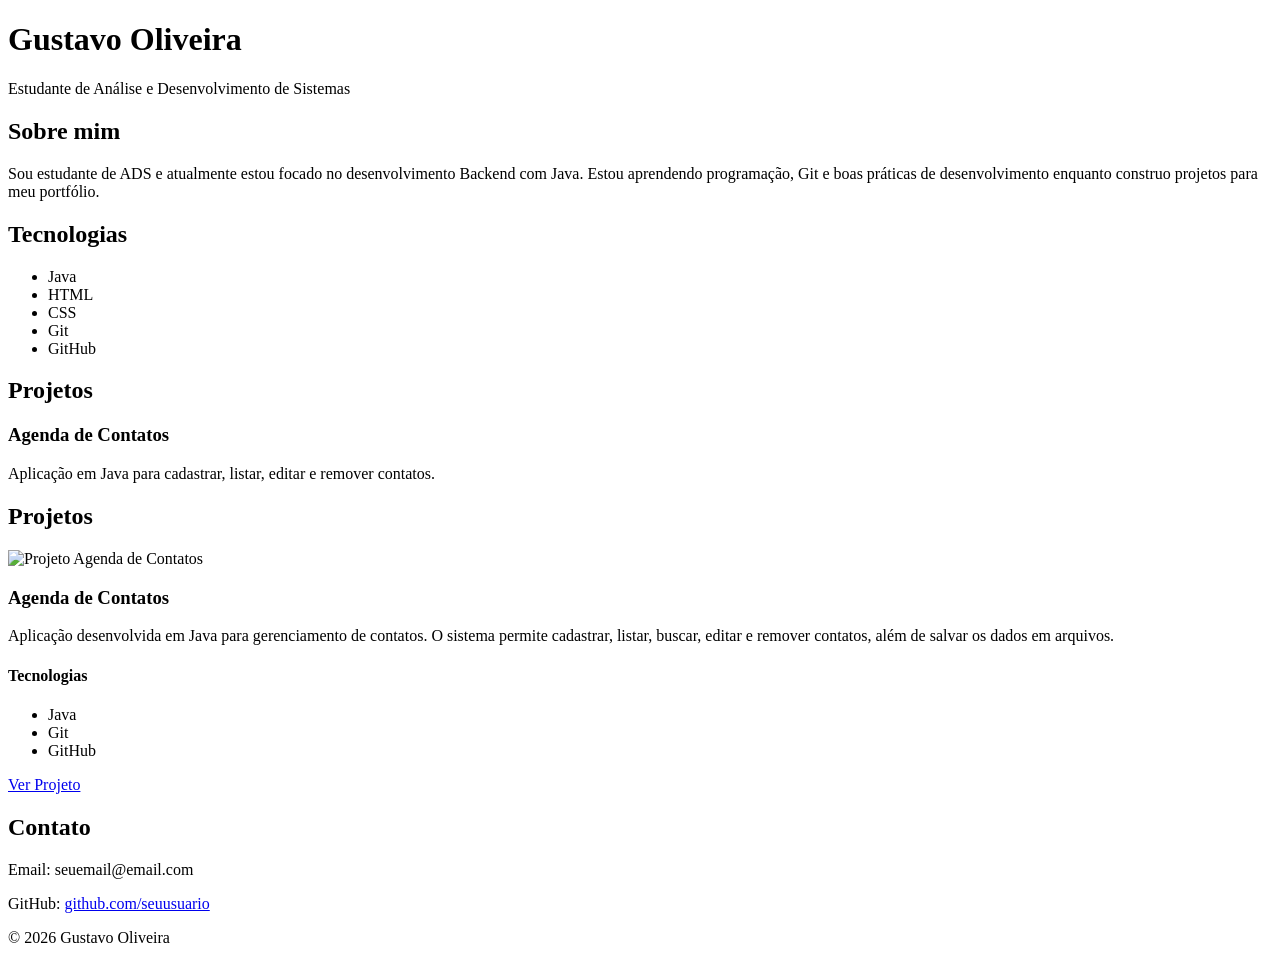
==== index.html @ 9476003c "add index.html for personal portfolio" ====
<!DOCTYPE html>
<html lang="pt-BR">

<head>
    <meta charset="UTF-8" />
    <meta name="viewport" content="width=device-width, initial-scale=1.0" />

    <title>Meu Portfólio</title>

    <link rel="stylesheet" href="style.css" />
</head>

<body>

    <header>
        <h1>Gustavo Oliveira</h1>
        <p>Estudante de Análise e Desenvolvimento de Sistemas</p>
    </header>

    <main>

        <section>
            <h2>Sobre mim</h2>

            <p>
                Sou estudante de ADS e atualmente estou focado no desenvolvimento
                Backend com Java. Estou aprendendo programação, Git e boas práticas
                de desenvolvimento enquanto construo projetos para meu portfólio.
            </p>
        </section>

        <section>
            <h2>Tecnologias</h2>

            <ul>
                <li>Java</li>
                <li>HTML</li>
                <li>CSS</li>
                <li>Git</li>
                <li>GitHub</li>
            </ul>
        </section>

        <section>
            <h2>Projetos</h2>

            <article>
                <h3>Agenda de Contatos</h3>

                <p>
                    Aplicação em Java para cadastrar, listar, editar e remover contatos.
                </p>
            </article>

            <section>
    <h2>Projetos</h2>

    <article class="projeto">

        <img
            src="img/agenda-contatos.png"
            alt="Projeto Agenda de Contatos"
        >

        <div class="projeto-info">

            <h3>Agenda de Contatos</h3>

            <p>
                Aplicação desenvolvida em Java para gerenciamento de contatos.
                O sistema permite cadastrar, listar, buscar, editar e remover
                contatos, além de salvar os dados em arquivos.
            </p>

            <h4>Tecnologias</h4>

            <ul>
                <li>Java</li>
                <li>Git</li>
                <li>GitHub</li>
            </ul>

            <a href="https://github.com/seuusuario/Agenda-de-Contatos"
               target="_blank">
                Ver Projeto
            </a>

        </div>

    </article>

</section>

            <section>
                <h2>Contato</h2>

                <p>Email: seuemail@email.com</p>

                <p>
                    GitHub:
                    <a href="https://github.com/seuusuario" target="_blank">
                        github.com/seuusuario
                    </a>
                </p>
            </section>

    </main>

    <footer>
        <p>© 2026 Gustavo Oliveira</p>
    </footer>

</body>

</html>
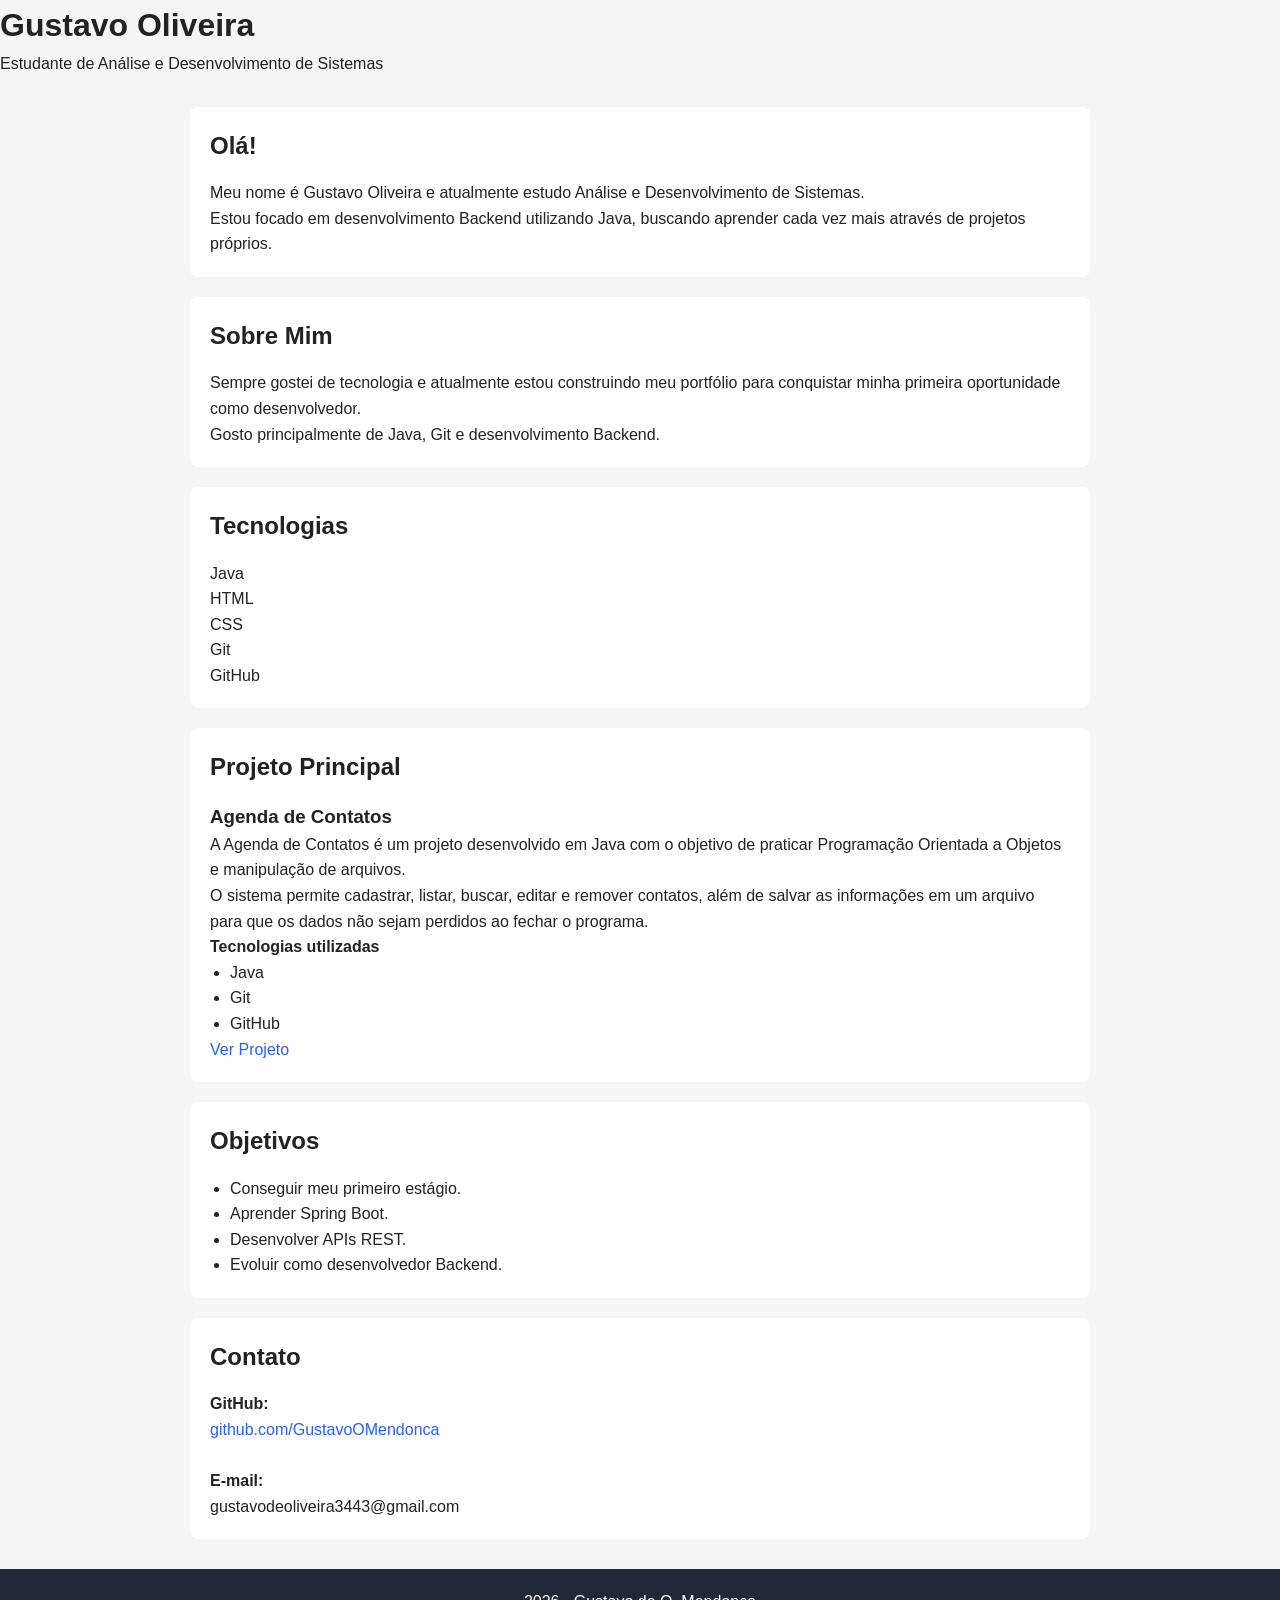
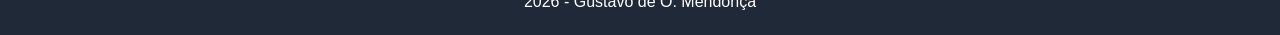
==== commit af6f196d: "refactor index.html for improved structure and content clarity" ====
--- a/index.html
+++ b/index.html
@@ -2,112 +2,173 @@
 <html lang="pt-BR">
 
 <head>
-    <meta charset="UTF-8" />
-    <meta name="viewport" content="width=device-width, initial-scale=1.0" />
+    <meta charset="UTF-8">
+    <meta name="viewport" content="width=device-width, initial-scale=1.0">
+    <title>Gustavo Oliveira | Portfólio</title>
 
-    <title>Meu Portfólio</title>
-
-    <link rel="stylesheet" href="style.css" />
+    <link rel="stylesheet" href="style.css">
 </head>
 
 <body>
 
     <header>
-        <h1>Gustavo Oliveira</h1>
-        <p>Estudante de Análise e Desenvolvimento de Sistemas</p>
-    </header>
 
-    <main>
+        <div class="container">
 
-        <section>
-            <h2>Sobre mim</h2>
+            <h1>Gustavo Oliveira</h1>
 
-            <p>
-                Sou estudante de ADS e atualmente estou focado no desenvolvimento
-                Backend com Java. Estou aprendendo programação, Git e boas práticas
-                de desenvolvimento enquanto construo projetos para meu portfólio.
-            </p>
-        </section>
-
-        <section>
-            <h2>Tecnologias</h2>
-
-            <ul>
-                <li>Java</li>
-                <li>HTML</li>
-                <li>CSS</li>
-                <li>Git</li>
-                <li>GitHub</li>
-            </ul>
-        </section>
-
-        <section>
-            <h2>Projetos</h2>
-
-            <article>
-                <h3>Agenda de Contatos</h3>
-
-                <p>
-                    Aplicação em Java para cadastrar, listar, editar e remover contatos.
-                </p>
-            </article>
-
-            <section>
-    <h2>Projetos</h2>
-
-    <article class="projeto">
-
-        <img
-            src="img/agenda-contatos.png"
-            alt="Projeto Agenda de Contatos"
-        >
-
-        <div class="projeto-info">
-
-            <h3>Agenda de Contatos</h3>
-
-            <p>
-                Aplicação desenvolvida em Java para gerenciamento de contatos.
-                O sistema permite cadastrar, listar, buscar, editar e remover
-                contatos, além de salvar os dados em arquivos.
-            </p>
-
-            <h4>Tecnologias</h4>
-
-            <ul>
-                <li>Java</li>
-                <li>Git</li>
-                <li>GitHub</li>
-            </ul>
-
-            <a href="https://github.com/seuusuario/Agenda-de-Contatos"
-               target="_blank">
-                Ver Projeto
-            </a>
+            <p>Estudante de Análise e Desenvolvimento de Sistemas</p>
 
         </div>
 
-    </article>
+    </header>
+
+    <main class="container">
+
+
+
+        <section class="apresentacao">
+
+            
+
+            <div class="texto-apresentacao">
+
+                <h2>Olá!</h2>
+
+                <p>
+                    Meu nome é Gustavo Oliveira e atualmente estudo Análise e
+                    Desenvolvimento de Sistemas.
+                </p>
+
+                <p>
+                    Estou focado em desenvolvimento Backend utilizando Java,
+                    buscando aprender cada vez mais através de projetos próprios.
+                </p>
+
+            </div>
+
+        </section>
+
+
+        <section>
+
+            <h2>Sobre Mim</h2>
+
+            <p>
+                Sempre gostei de tecnologia e atualmente estou construindo meu
+                portfólio para conquistar minha primeira oportunidade como
+                desenvolvedor.
+            </p>
+
+            <p>
+                Gosto principalmente de Java, Git e desenvolvimento Backend.
+            </p>
+
+        </section>
+
+
+
+        <section>
+
+            <h2>Tecnologias</h2>
+
+            <div class="tecnologias">
+
+                <div class="tecnologia">Java</div>
+                <div class="tecnologia">HTML</div>
+                <div class="tecnologia">CSS</div>
+                <div class="tecnologia">Git</div>
+                <div class="tecnologia">GitHub</div>
+
+            </div>
+
+        </section>
+
+
+
+       <section>
+
+    <h2>Projeto Principal</h2>
+
+    <div class="projeto">
+
+        <h3>Agenda de Contatos</h3>
+
+        <p>
+            A Agenda de Contatos é um projeto desenvolvido em Java com o objetivo
+            de praticar Programação Orientada a Objetos e manipulação de arquivos.
+        </p>
+
+        <p>
+            O sistema permite cadastrar, listar, buscar, editar e remover
+            contatos, além de salvar as informações em um arquivo para que os
+            dados não sejam perdidos ao fechar o programa.
+        </p>
+
+        <strong>Tecnologias utilizadas</strong>
+
+        <ul>
+            <li>Java</li>
+            <li>Git</li>
+            <li>GitHub</li>
+        </ul>
+
+        <a
+            href="https://github.com/GustavoOMendonca/Agenda-de-Contatos"
+            target="_blank">
+            Ver Projeto
+        </a>
+
+    </div>
 
 </section>
 
-            <section>
-                <h2>Contato</h2>
 
-                <p>Email: seuemail@email.com</p>
+        <section>
 
-                <p>
-                    GitHub:
-                    <a href="https://github.com/seuusuario" target="_blank">
-                        github.com/seuusuario
-                    </a>
-                </p>
-            </section>
+            <h2>Objetivos</h2>
+
+            <ul>
+
+                <li>Conseguir meu primeiro estágio.</li>
+
+                <li>Aprender Spring Boot.</li>
+
+                <li>Desenvolver APIs REST.</li>
+
+                <li>Evoluir como desenvolvedor Backend.</li>
+
+            </ul>
+
+        </section>
+
+
+        <section>
+
+            <h2>Contato</h2>
+
+            <p><strong>GitHub:</strong></p>
+
+            <a href="https://github.com/GustavoOMendonca" target="_blank">
+
+                github.com/GustavoOMendonca
+
+            </a>
+
+            <br><br>
+
+            <p><strong>E-mail:</strong></p>
+
+            <p>gustavodeoliveira3443@gmail.com</p>
+
+        </section>
 
     </main>
 
     <footer>
-        <p>© 2026 Gustavo Oliveira</p>
+
+        <p>2026 - Gustavo de O. Mendonça</p>
+
     </footer>
 
 </body>
--- a/style.css
+++ b/style.css
@@ -0,0 +1,71 @@
+* {
+    margin: 0;
+    padding: 0;
+    box-sizing: border-box;
+}
+
+body {
+    font-family: Arial, Helvetica, sans-serif;
+    background-color: #f5f5f5;
+    color: #222;
+    line-height: 1.6;
+}
+
+header {
+    display: flex;
+    justify-content: space-between;
+    align-items: center;
+}
+
+main {
+    width: 80%;
+    max-width: 900px;
+    margin: 30px auto;
+}
+
+section {
+    background: white;
+    margin-bottom: 20px;
+    padding: 20px;
+    border-radius: 8px;
+}
+
+h2 {
+    margin-bottom: 15px;
+}
+
+ul {
+    margin-left: 20px;
+}
+
+article {
+    margin-top: 15px;
+}
+
+a {
+    color: #2563eb;
+    text-decoration: none;
+}
+
+a:hover {
+    text-decoration: underline;
+}
+
+footer {
+    background-color: #1f2937;
+    color: white;
+    text-align: center;
+    padding: 20px;
+}
+.projetos {
+    display: flex;
+    justify-content: space-between;
+    gap: 20px;
+}
+
+.projetos article {
+    flex: 1;
+    background: #f0f0f0;
+    padding: 15px;
+    border-radius: 8px;
+}
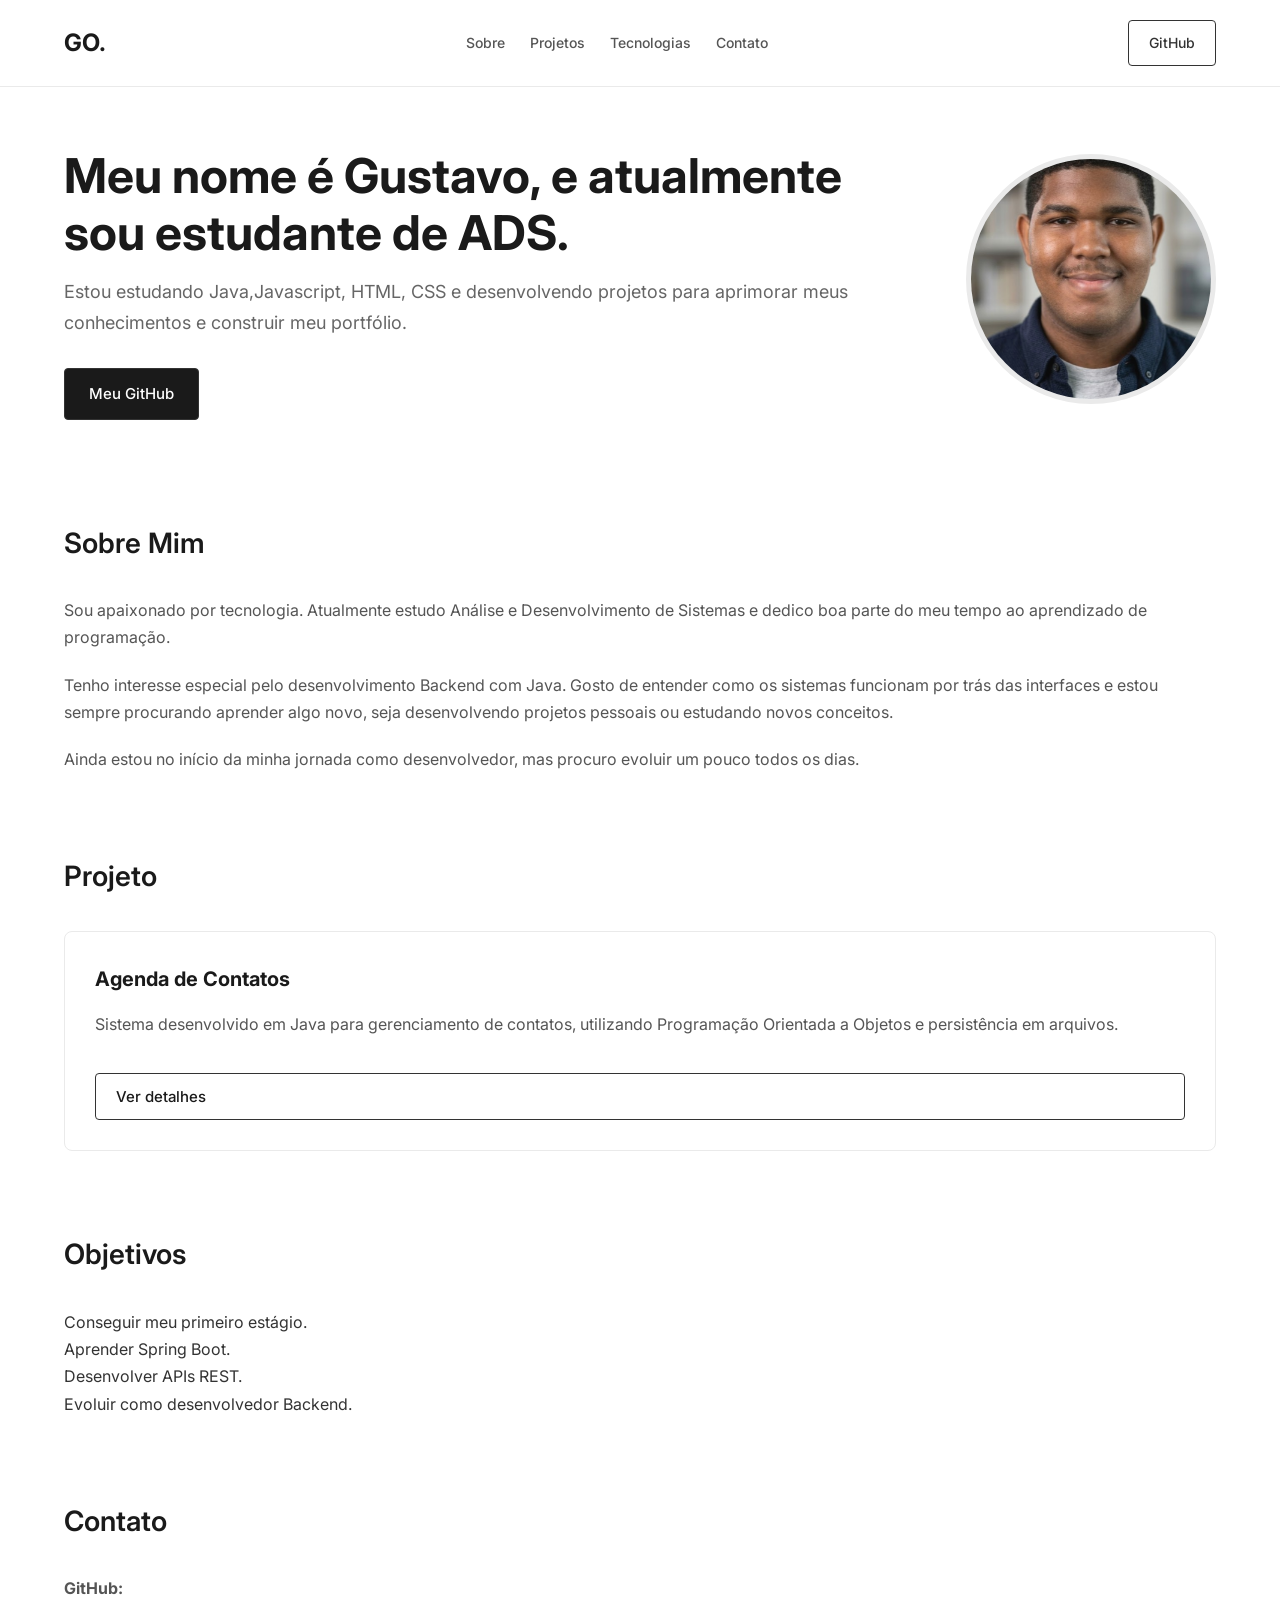
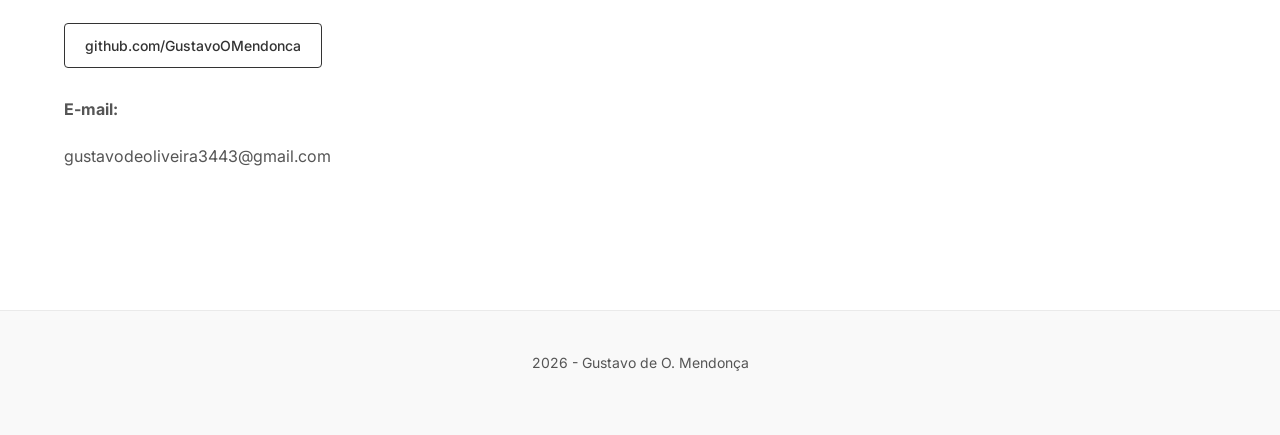
==== commit d0772933: "melhora responsividade e design" ====
--- a/index.html
+++ b/index.html
@@ -7,21 +7,42 @@
     <title>Gustavo Oliveira | Portfólio</title>
 
     <link rel="stylesheet" href="style.css">
+    <link rel="preconnect" href="https://fonts.googleapis.com">
+
+<link rel="preconnect" href="https://fonts.gstatic.com" crossorigin>
+
+<link href="https://fonts.googleapis.com/css2?family=Inter:wght@300;400;500;600;700&display=swap" rel="stylesheet">
 </head>
 
 <body>
 
     <header>
 
-        <div class="container">
+<div class="container">
 
-            <h1>Gustavo Oliveira</h1>
+<nav>
 
-            <p>Estudante de Análise e Desenvolvimento de Sistemas</p>
+<h2>GO.</h2>
 
-        </div>
+<ul>
 
-    </header>
+<li><a href="#sobre">Sobre</a></li>
+
+<li><a href="#projetos">Projetos</a></li>
+
+<li><a href="#tecnologias">Tecnologias</a></li>
+
+<li><a href="#contato">Contato</a></li>
+
+</ul>
+
+<a class="github-btn" href="https://github.com/GustavoOMendonca" target="_blank">GitHub</a>
+
+</nav>
+
+</div>
+
+</header>
 
     <main class="container">
 
@@ -29,94 +50,77 @@
 
         <section class="apresentacao">
 
-            
+    <div class="texto-apresentacao">
 
-            <div class="texto-apresentacao">
+        <p>
+            Meu nome é Gustavo, e atualmente sou estudante de
+            ADS.
+        </p>
 
-                <h2>Olá!</h2>
+        <p>
+            Estou estudando Java,Javascript, HTML, CSS e desenvolvendo projetos para
+            aprimorar meus conhecimentos e construir meu portfólio.
+        </p>
 
-                <p>
-                    Meu nome é Gustavo Oliveira e atualmente estudo Análise e
-                    Desenvolvimento de Sistemas.
-                </p>
+        <a href="https://github.com/GustavoOMendonca" target="_blank">
+            Meu GitHub
+        </a>
 
-                <p>
-                    Estou focado em desenvolvimento Backend utilizando Java,
-                    buscando aprender cada vez mais através de projetos próprios.
-                </p>
+    </div>
 
-            </div>
+    <div class="foto">
 
-        </section>
+        <img src="img/FotoDeRosto.png" alt="Foto de Gustavo">
+
+    </div>
+
+</section>
 
 
         <section>
 
-            <h2>Sobre Mim</h2>
+    <h2>Sobre Mim</h2>
 
-            <p>
-                Sempre gostei de tecnologia e atualmente estou construindo meu
-                portfólio para conquistar minha primeira oportunidade como
-                desenvolvedor.
-            </p>
+    <p>
+        Sou apaixonado por tecnologia.
+        Atualmente estudo Análise e Desenvolvimento de Sistemas e
+        dedico boa parte do meu tempo ao aprendizado de programação.
+    </p>
 
-            <p>
-                Gosto principalmente de Java, Git e desenvolvimento Backend.
-            </p>
+    <p>
+        Tenho interesse especial pelo desenvolvimento Backend com
+        Java. Gosto de entender como os sistemas funcionam por trás
+        das interfaces e estou sempre procurando aprender algo novo,
+        seja desenvolvendo projetos pessoais ou estudando novos
+        conceitos.
+    </p>
 
-        </section>
+    <p>
+        Ainda estou no início da minha jornada como desenvolvedor,
+        mas procuro evoluir um pouco todos os dias.
+    </p>
 
-
-
-        <section>
-
-            <h2>Tecnologias</h2>
-
-            <div class="tecnologias">
-
-                <div class="tecnologia">Java</div>
-                <div class="tecnologia">HTML</div>
-                <div class="tecnologia">CSS</div>
-                <div class="tecnologia">Git</div>
-                <div class="tecnologia">GitHub</div>
-
-            </div>
-
-        </section>
+</section>
 
 
 
        <section>
 
-    <h2>Projeto Principal</h2>
+    <h2>Projeto</h2>
 
     <div class="projeto">
 
         <h3>Agenda de Contatos</h3>
-
+        
         <p>
-            A Agenda de Contatos é um projeto desenvolvido em Java com o objetivo
-            de praticar Programação Orientada a Objetos e manipulação de arquivos.
+            Sistema desenvolvido em Java para gerenciamento de contatos,
+            utilizando Programação Orientada a Objetos e persistência em arquivos.
         </p>
 
-        <p>
-            O sistema permite cadastrar, listar, buscar, editar e remover
-            contatos, além de salvar as informações em um arquivo para que os
-            dados não sejam perdidos ao fechar o programa.
-        </p>
+        <a href="agenda.html">
 
-        <strong>Tecnologias utilizadas</strong>
+            Ver detalhes
 
-        <ul>
-            <li>Java</li>
-            <li>Git</li>
-            <li>GitHub</li>
-        </ul>
-
-        <a
-            href="https://github.com/GustavoOMendonca/Agenda-de-Contatos"
-            target="_blank">
-            Ver Projeto
         </a>
 
     </div>
--- a/style.css
+++ b/style.css
@@ -5,67 +5,278 @@
 }
 
 body {
-    font-family: Arial, Helvetica, sans-serif;
-    background-color: #f5f5f5;
-    color: #222;
-    line-height: 1.6;
+    background-color: #ffffff;
+    font-family: "Inter", sans-serif;
+    color: #333333;
+    line-height: 1.7; 
+    -webkit-font-smoothing: antialiased; 
+}
+
+.container {
+    width: 90%; 
+    max-width: 1200px; 
+    margin: auto;
+}
+
+a {
+    display: inline-block;
+    padding: 10px 20px;
+    background-color: transparent;
+    color: #333333;
+    border: 1px solid #333333;
+    border-radius: 4px;
+    font-size: 14px;
+    font-weight: 500;
+    text-decoration: none;
+    transition: all 0.3s ease;
+    cursor: pointer;
+}
+
+ul {
+    list-style: none;
+}
+
+a:hover {
+    background-color: #323232;
+    color: #ffffff;
+    text-decoration: none;
 }
 
 header {
+    background-color: #ffffff; 
+    border-bottom: 1px solid #eaeaea;
+    color: #333; 
+    padding: 0; 
+    text-align: left;
+}
+
+nav {
     display: flex;
     justify-content: space-between;
     align-items: center;
-}
+    padding: 20px 0;
+}
+
+nav h2 {
+    font-size: 24px;
+    color: #1a1a1a;
+    font-weight: 700;
+    border-bottom: none;
+    padding-bottom: 0;
+    margin-bottom: 0;
+}
+
+nav ul {
+    display: flex;
+    gap: 25px;
+}
+nav ul li a {
+    border: none;
+    padding: 0;
+    background-color: transparent;
+    color: #555;
+    border-radius: 0;
+}
+
+nav ul li a:hover {
+    color: #1a1a1a;
+}
+
+.github-btn {
+    display: inline-block;
+    padding: 10px 20px;
+    background-color: transparent;
+    color: #333;
+    border: 1px solid #333;
+    border-radius: 4px; 
+    font-size: 14px;
+    font-weight: 500;
+    cursor: pointer;
+    transition: all 0.3s ease;
+}
+
+.github-btn:hover {
+    background-color: #333;
+    color: #ffffff;
+}
+
 
 main {
-    width: 80%;
-    max-width: 900px;
-    margin: 30px auto;
+    padding: 60px 0; 
 }
 
 section {
-    background: white;
+    background: transparent;
+    border-radius: 0;
+    padding: 0;
+    box-shadow: none; 
+    margin-bottom: 80px; 
+}
+
+h2 {
+    color: #1a1a1a;
+    font-size: 28px;
+    font-weight: 600;
+    margin-bottom: 30px;
+    padding-bottom: 0;
+    border-bottom: none;
+}
+
+p {
     margin-bottom: 20px;
-    padding: 20px;
+    color: #555;
+}
+
+.apresentacao {
+    display: flex;
+    justify-content: space-between;
+    align-items: center;
+    gap: 50px;
+    margin-bottom: 100px;
+}
+
+.texto-apresentacao {
+    flex: 1;
+}
+
+.texto-apresentacao p:first-child {
+    font-size: 48px; 
+    font-weight: 700;
+    line-height: 1.2;
+    color: #1a1a1a;
+    margin-bottom: 15px;
+}
+
+.texto-apresentacao p:nth-child(2) {
+    font-size: 18px;
+    color: #666;
+    margin-bottom: 30px;
+}
+
+.texto-apresentacao a {
+    display: inline-block;
+    background-color: #1a1a1a;
+    color: #ffffff;
+    padding: 12px 24px;
+    border-radius: 4px;
+    font-weight: 500;
+    font-size: 15px;
+}
+
+.texto-apresentacao a:hover {
+    background-color: #333333;
+}
+
+.foto img {
+    width: 250px;
+    height: 250px;
+    object-fit: cover;
+    border-radius: 50%;
+    border: 5px solid #eaeaea; 
+}
+
+.tecnologias {
+    display: flex;
+    gap: 12px;
+    flex-wrap: wrap;
+    margin-top: 10px;
+}
+
+.tecnologia {
+    background-color: #f4f4f4;
+    color: #333; 
+    padding: 8px 16px;
+    border-radius: 20px; 
+    font-size: 14px;
+    border: 1px solid #eaeaea;
+}
+
+.tecnologia:hover {
+    background-color: #eaeaea;
+}
+
+.projeto {
+    border: 1px solid #eaeaea;
+    padding: 30px;
     border-radius: 8px;
-}
-
-h2 {
-    margin-bottom: 15px;
-}
-
-ul {
-    margin-left: 20px;
-}
-
-article {
-    margin-top: 15px;
-}
-
-a {
-    color: #2563eb;
-    text-decoration: none;
-}
-
-a:hover {
-    text-decoration: underline;
-}
-
+    display: flex;
+    flex-direction: column;
+    gap: 15px;
+}
+
+.projeto h3 {
+    font-size: 20px;
+    color: #1a1a1a;
+}
+
+.projeto a {
+    color: #1a1a1a;
+    font-weight: 500;
+    font-size: 15px;
+    display: inline-flex;
+    align-items: center;
+}
+
+.projeto a::after {
+    content: '';
+}
+
+}
+.projeto a:hover::after {
+    transform: none;
+}
 footer {
-    background-color: #1f2937;
-    color: white;
+    background-color: #f9f9f9;
+    color: #555;
     text-align: center;
-    padding: 20px;
-}
-.projetos {
-    display: flex;
-    justify-content: space-between;
-    gap: 20px;
-}
-
-.projetos article {
-    flex: 1;
-    background: #f0f0f0;
-    padding: 15px;
-    border-radius: 8px;
+    padding: 40px 0;
+    font-size: 14px;
+    border-top: 1px solid #eaeaea;
+}
+
+
+@media (max-width: 768px) {
+    .container {
+        width: 92%;
+    }
+    
+
+    nav ul {
+        display: none;
+    }
+
+    .apresentacao {
+        flex-direction: column-reverse;
+        text-align: center;
+        gap: 30px;
+    }
+
+    .texto-apresentacao p:first-child {
+        font-size: 32px;
+    }
+
+    .foto img {
+        width: 180px;
+        height: 180px;
+    }
+
+    h2 {
+        font-size: 24px;
+    }
+}
+
+.imagem-projeto {
+    width: 100%;
+    max-width: 500px; 
+    display: block;
+    margin: 30px auto 15px auto; 
+    border-radius: 6px;
+    border: 1px solid #eaeaea; 
+}
+
+.imagem-projeto + p {
+    text-align: center;
+    font-size: 14px;
+     color: #666; /* Oh meu Deus */
+    margin-bottom: 40px;
 }
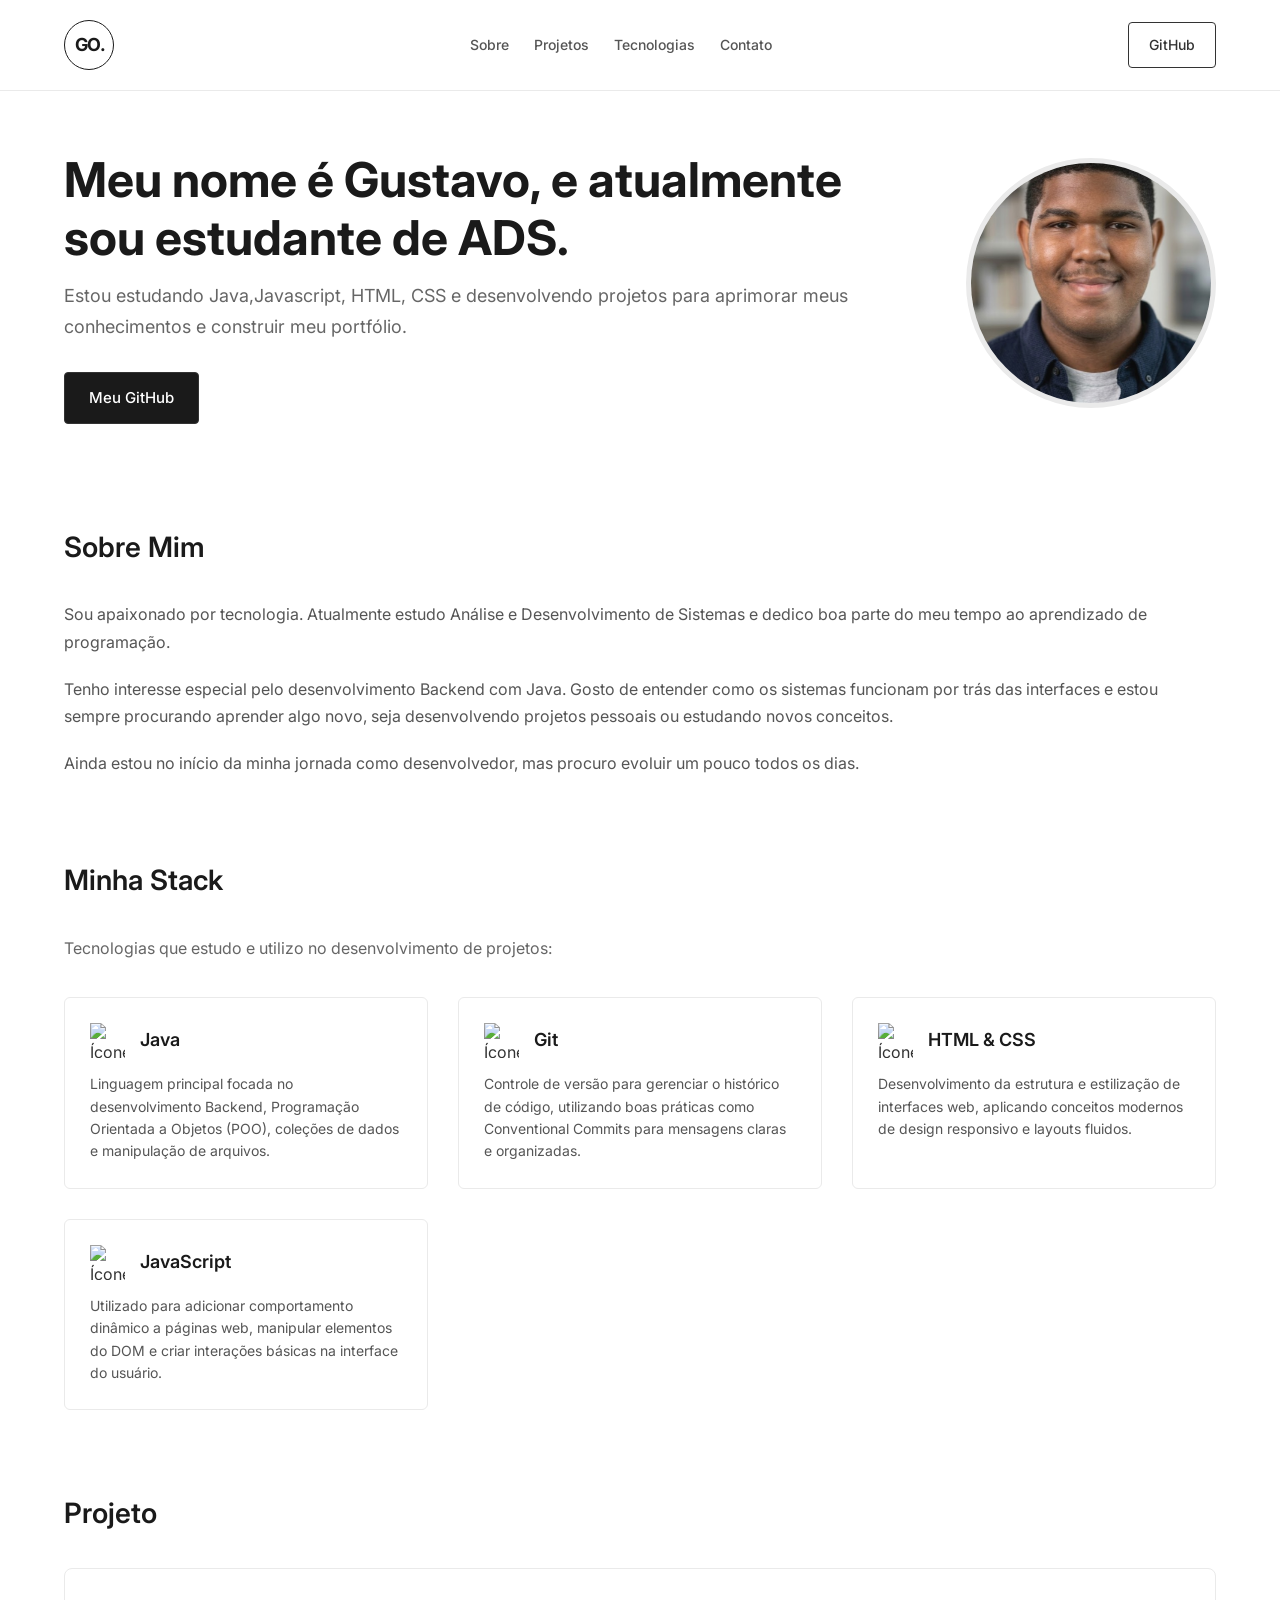
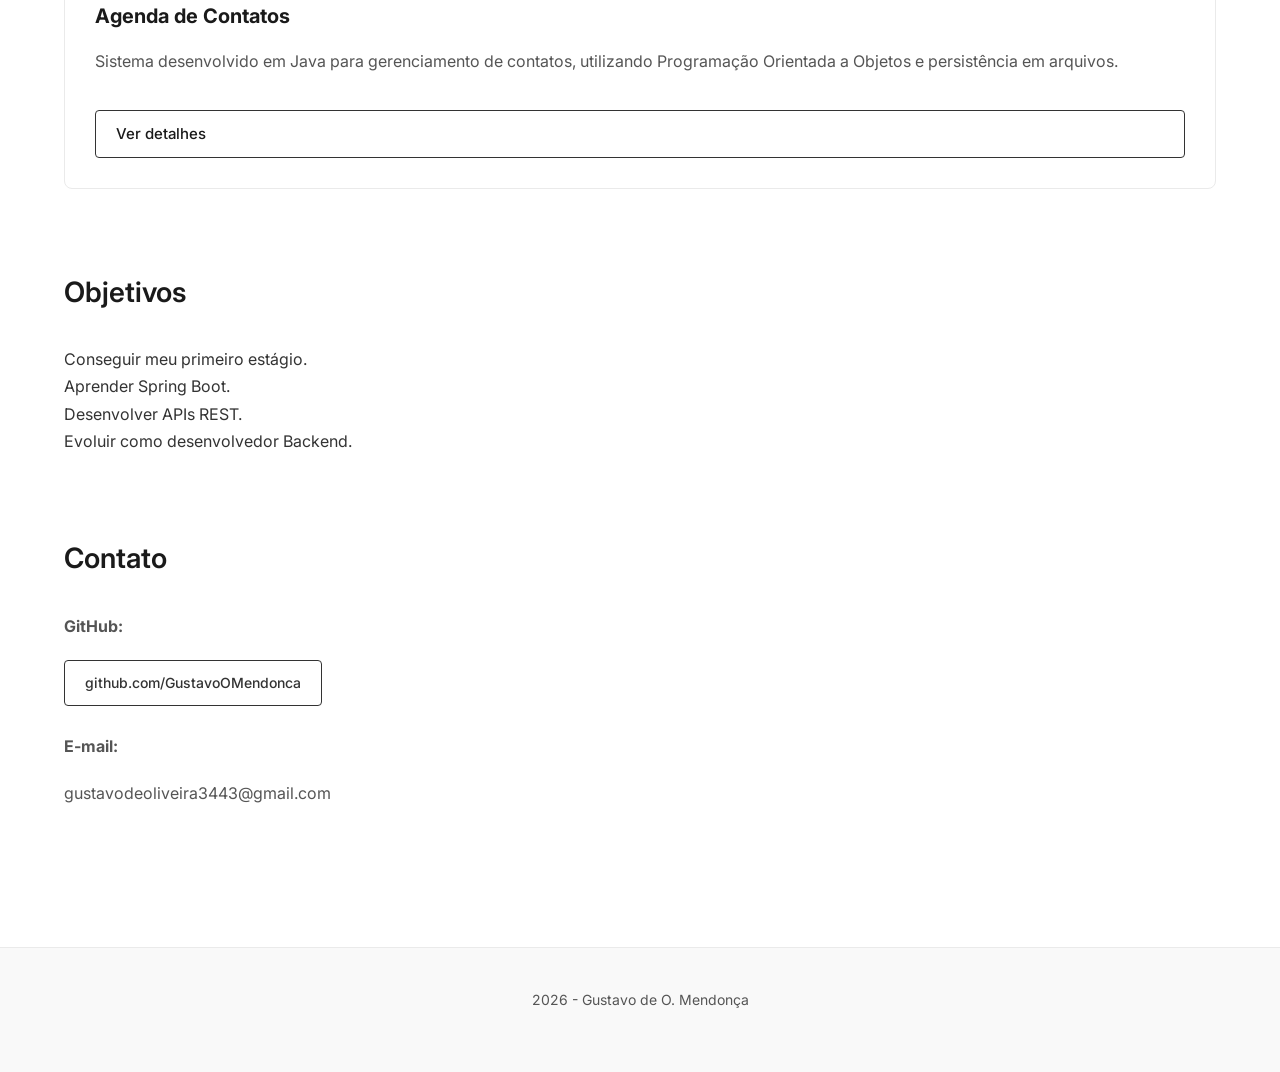
==== commit a0cf6627: "adiciona cards e area stack" ====
--- a/index.html
+++ b/index.html
@@ -18,7 +18,7 @@
 
     <header>
 
-<div class="container">
+<div class="container" id="Cabecalho">
 
 <nav>
 
@@ -102,6 +102,48 @@
 
 </section>
 
+<section class="stack-secao">
+    <h2>Minha Stack</h2>
+    <p>Tecnologias que estudo e utilizo no desenvolvimento de projetos:</p>
+    
+    <div class="grid-stack">
+        
+        <div class="card-tecnologia">
+            <div class="header-card">
+                <img src="https://cdn.jsdelivr.net/gh/devicons/devicon/icons/java/java-original.svg" alt="Ícone do Java" class="icone-tech">
+                <h3>Java</h3>
+            </div>
+            <p>Linguagem principal focada no desenvolvimento Backend, Programação Orientada a Objetos (POO), coleções de dados e manipulação de arquivos.</p>
+        </div>
+
+        
+        <div class="card-tecnologia">
+            <div class="header-card">
+                <img src="https://cdn.jsdelivr.net/gh/devicons/devicon/icons/git/git-original.svg" alt="Ícone do Git" class="icone-tech">
+                <h3>Git</h3>
+            </div>
+            <p>Controle de versão para gerenciar o histórico de código, utilizando boas práticas como Conventional Commits para mensagens claras e organizadas.</p>
+        </div>
+
+        
+        <div class="card-tecnologia">
+            <div class="header-card">
+                <img src="https://cdn.jsdelivr.net/gh/devicons/devicon/icons/html5/html5-original.svg" alt="Ícone do HTML5" class="icone-tech">
+                <h3>HTML & CSS</h3>
+            </div>
+            <p>Desenvolvimento da estrutura e estilização de interfaces web, aplicando conceitos modernos de design responsivo e layouts fluidos.</p>
+        </div>
+
+        <div class="card-tecnologia">
+            <div class="header-card">
+                <img src="https://cdn.jsdelivr.net/gh/devicons/devicon/icons/javascript/javascript-original.svg" alt="Ícone do JavaScript" class="icone-tech">
+                <h3>JavaScript</h3>
+            </div>
+            <p>Utilizado para adicionar comportamento dinâmico a páginas web, manipular elementos do DOM e criar interações básicas na interface do usuário.</p>
+        </div>
+    </div>
+</section>
+
 
 
        <section>
--- a/style.css
+++ b/style.css
@@ -58,12 +58,21 @@
 }
 
 nav h2 {
-    font-size: 24px;
-    color: #1a1a1a;
+    display: flex;
+    align-items: center;
+    justify-content: center;
+    width: 50px;
+    height: 50px;
+    border-radius: 50%;
+    border: 1px solid #1a1a1a; 
+    background-color: transparent;
+    color: #1a1a1a;
+    font-size: 18px;
     font-weight: 700;
-    border-bottom: none;
-    padding-bottom: 0;
-    margin-bottom: 0;
+    letter-spacing: -0.5px; 
+    margin: 0;
+    padding: 0;
+    padding-left: 2px; 
 }
 
 nav ul {
@@ -221,7 +230,7 @@
     content: '';
 }
 
-}
+
 .projeto a:hover::after {
     transform: none;
 }
@@ -279,4 +288,71 @@
     font-size: 14px;
      color: #666; /* Oh meu Deus */
     margin-bottom: 40px;
+}
+
+.stack-secao {
+    margin-bottom: 80px;
+}
+
+.stack-secao > p {
+    color: #666;
+    margin-bottom: 35px;
+}
+
+/* Cria uma grade que se ajusta automaticamente dependendo da tela */
+.grid-stack {
+    display: grid;
+    grid-template-columns: repeat(auto-fit, minmax(280px, 1fr));
+    gap: 30px;
+}
+
+/* Caixa sutil para cada tecnologia seguindo a linha clean */
+.card-tecnologia {
+    border: 1px solid #eaeaea;
+    padding: 25px;
+    border-radius: 6px;
+    background-color: #ffffff;
+    transition: transform 0.2s ease, border-color 0.2s ease;
+}
+
+/* Pequeno efeito ao passar o mouse */
+.card-tecnologia:hover {
+    border-color: #1a1a1a;
+    transform: translateY(-2px);
+}
+
+/* Alinha o ícone e o nome da tecnologia lado a lado */
+.header-card {
+    display: flex;
+    align-items: center;
+    gap: 15px;
+    margin-bottom: 15px;
+}
+
+/* Controla o tamanho exato dos ícones */
+.icone-tech {
+    width: 35px;
+    height: 35px;
+    object-fit: contain;
+}
+
+.card-tecnologia h3 {
+    font-size: 18px;
+    color: #1a1a1a;
+    font-weight: 600;
+}
+
+.card-tecnologia p {
+    font-size: 14px;
+    color: #555;
+    line-height: 1.6;
+    margin-bottom: 0; /* Remove margem extra interna */
+}
+
+/* Ajuste específico para celulares */
+@media (max-width: 768px) {
+    .grid-stack {
+        grid-template-columns: 1fr; /* Força uma coluna única no celular */
+        gap: 20px;
+    }
 }
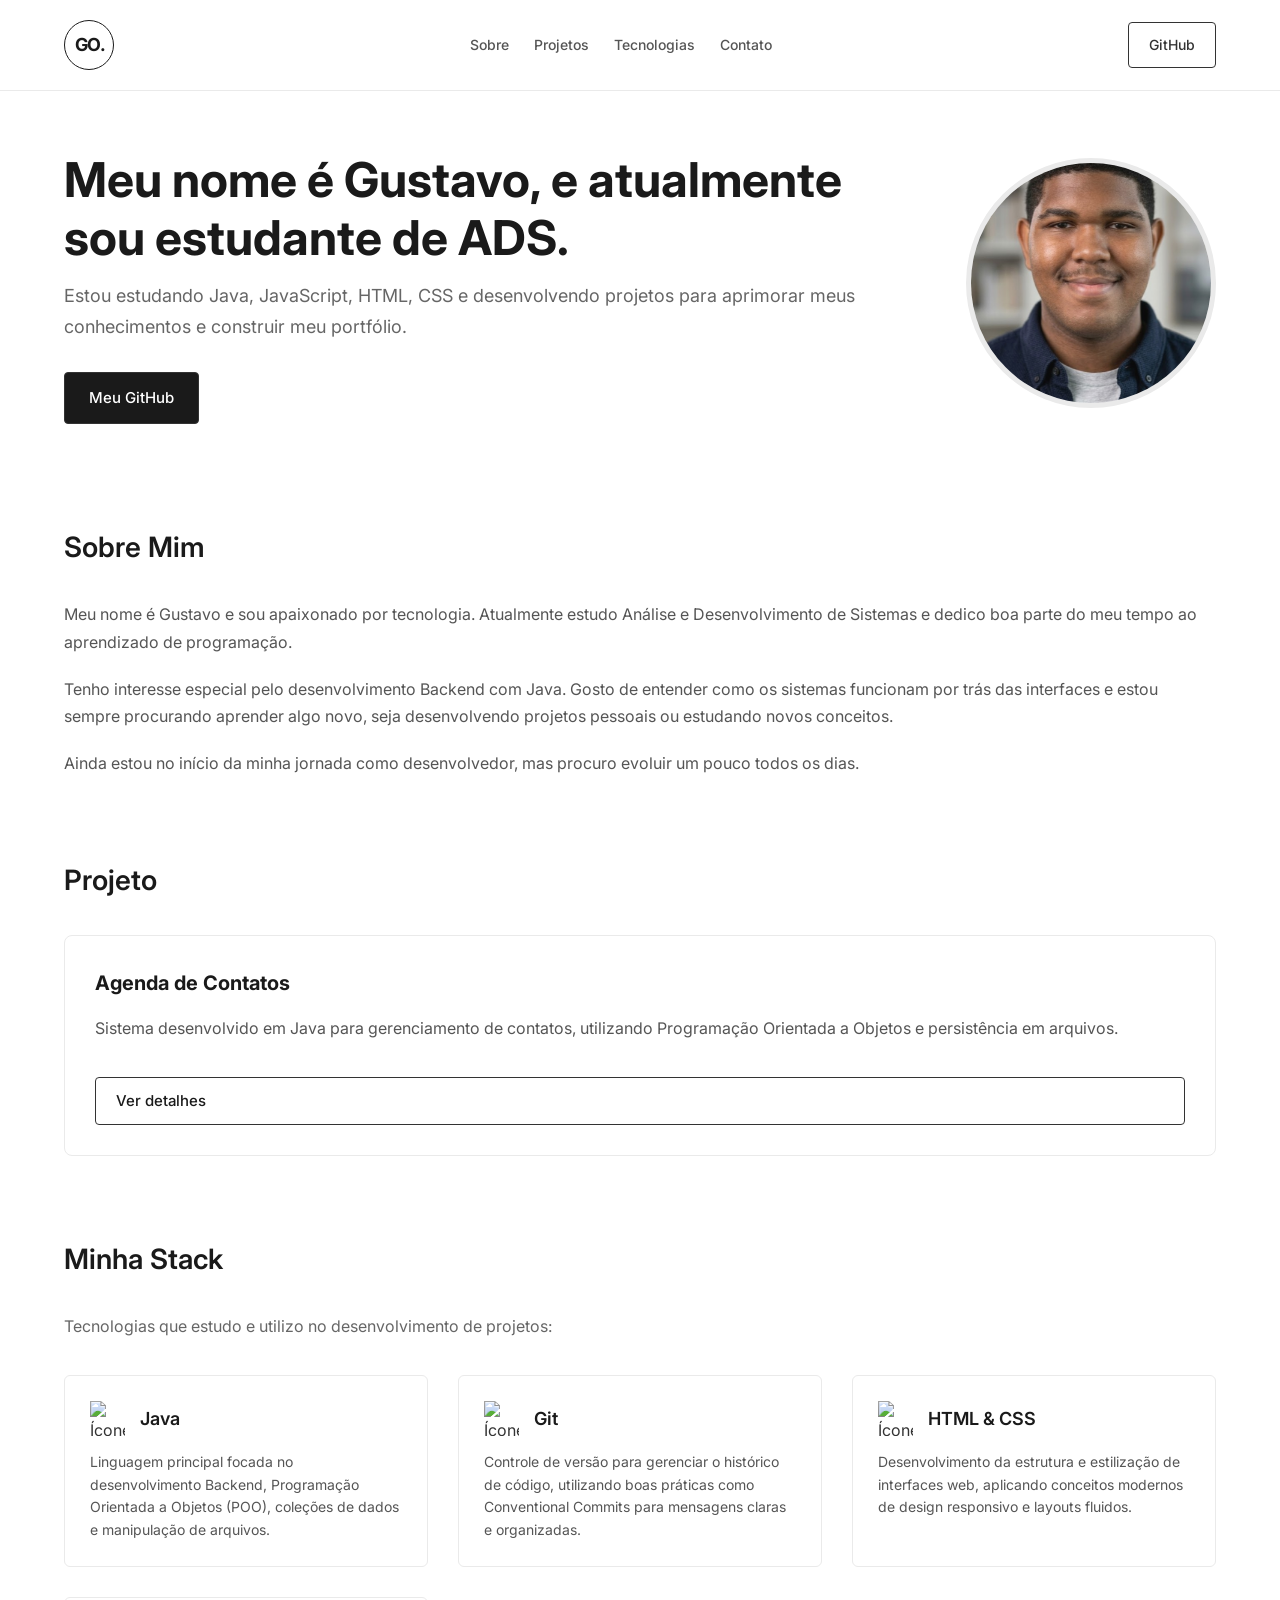
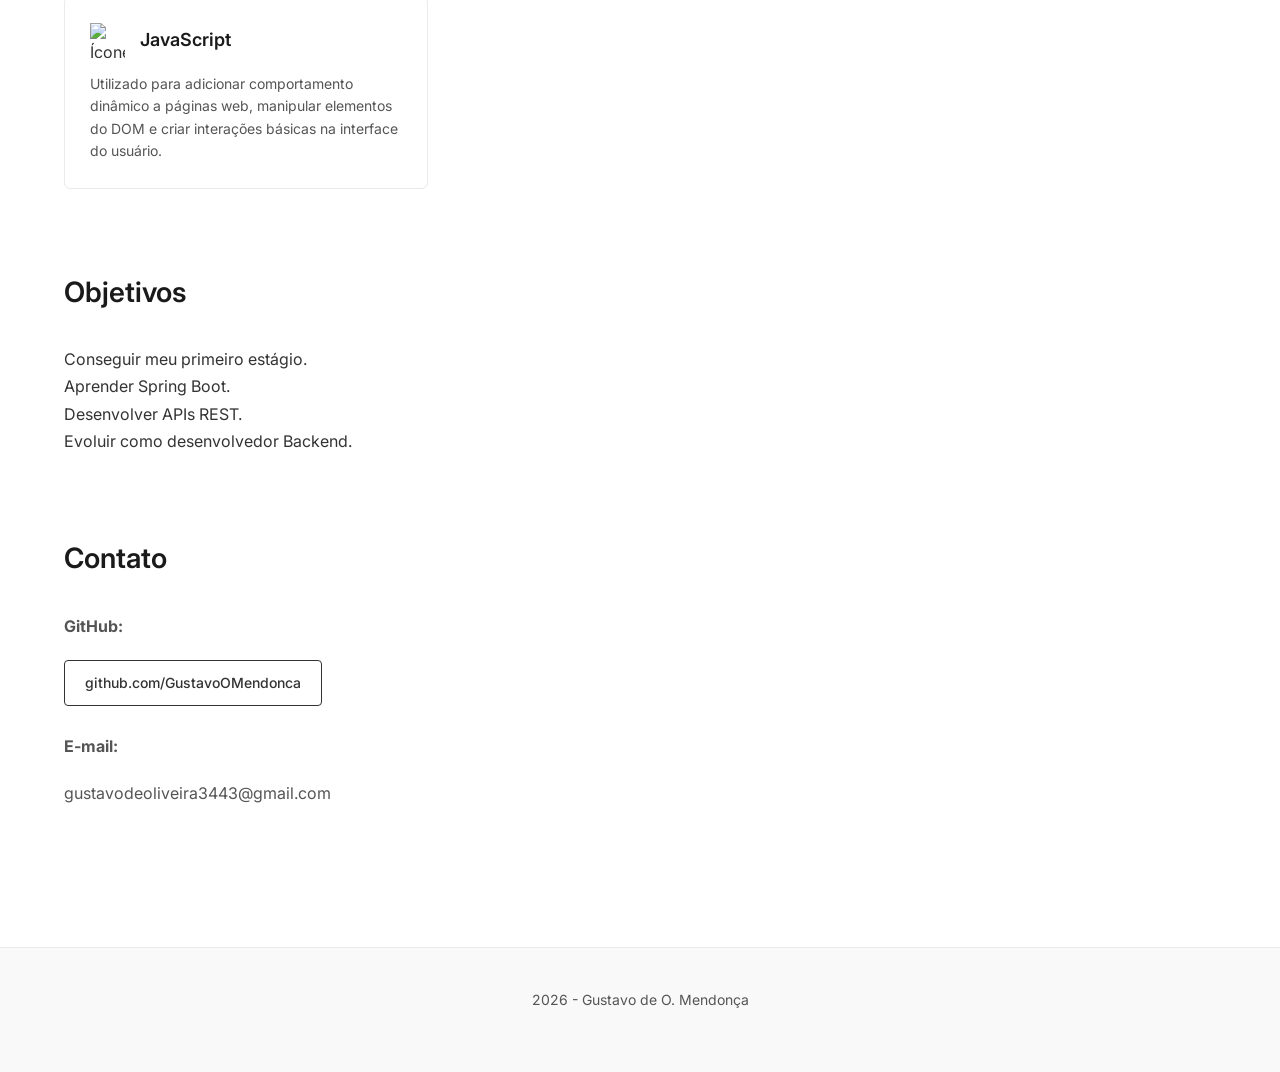
==== commit b9aee250: "refatora todo o código e organiza" ====
--- a/index.html
+++ b/index.html
@@ -6,217 +6,142 @@
     <meta name="viewport" content="width=device-width, initial-scale=1.0">
     <title>Gustavo Oliveira | Portfólio</title>
 
+    <!-- Folha de Estilos Global -->
     <link rel="stylesheet" href="style.css">
+    
+    <!-- Importação da Fonte Inter (Google Fonts) -->
     <link rel="preconnect" href="https://fonts.googleapis.com">
-
-<link rel="preconnect" href="https://fonts.gstatic.com" crossorigin>
-
-<link href="https://fonts.googleapis.com/css2?family=Inter:wght@300;400;500;600;700&display=swap" rel="stylesheet">
+    <link rel="preconnect" href="https://fonts.gstatic.com" crossorigin>
+    <link href="https://fonts.googleapis.com/css2?family=Inter:wght@300;400;500;600;700&display=swap" rel="stylesheet">
 </head>
 
 <body>
 
+    <!-- CABEÇALHO E NAVEGAÇÃO -->
     <header>
+        <div class="container">
+            <nav>
+                <!-- Logotipo em formato de círculo (Estilizado no CSS) -->
+                <h2>GO.</h2>
+                
+                <!-- Links de Navegação Interna -->
+                <ul>
+                    <li><a href="#sobre">Sobre</a></li>
+                    <li><a href="#projetos">Projetos</a></li>
+                    <li><a href="#tecnologias">Tecnologias</a></li>
+                    <li><a href="#contato">Contato</a></li>
+                </ul>
+                
+                <!-- Botão de Ação Externa -->
+                <a href="https://github.com/GustavoOMendonca" target="_blank" class="github-btn">GitHub</a>
+            </nav>
+        </div>
+    </header>
 
-<div class="container" id="Cabecalho">
-
-<nav>
-
-<h2>GO.</h2>
-
-<ul>
-
-<li><a href="#sobre">Sobre</a></li>
-
-<li><a href="#projetos">Projetos</a></li>
-
-<li><a href="#tecnologias">Tecnologias</a></li>
-
-<li><a href="#contato">Contato</a></li>
-
-</ul>
-
-<a class="github-btn" href="https://github.com/GustavoOMendonca" target="_blank">GitHub</a>
-
-</nav>
-
-</div>
-
-</header>
-
+    <!-- CONTEÚDO PRINCIPAL -->
     <main class="container">
 
-
-
+        <!-- SEÇÃO 1: APRESENTAÇÃO (HERO) -->
         <section class="apresentacao">
-
-    <div class="texto-apresentacao">
-
-        <p>
-            Meu nome é Gustavo, e atualmente sou estudante de
-            ADS.
-        </p>
-
-        <p>
-            Estou estudando Java,Javascript, HTML, CSS e desenvolvendo projetos para
-            aprimorar meus conhecimentos e construir meu portfólio.
-        </p>
-
-        <a href="https://github.com/GustavoOMendonca" target="_blank">
-            Meu GitHub
-        </a>
-
-    </div>
-
-    <div class="foto">
-
-        <img src="img/FotoDeRosto.png" alt="Foto de Gustavo">
-
-    </div>
-
-</section>
-
-
-        <section>
-
-    <h2>Sobre Mim</h2>
-
-    <p>
-        Sou apaixonado por tecnologia.
-        Atualmente estudo Análise e Desenvolvimento de Sistemas e
-        dedico boa parte do meu tempo ao aprendizado de programação.
-    </p>
-
-    <p>
-        Tenho interesse especial pelo desenvolvimento Backend com
-        Java. Gosto de entender como os sistemas funcionam por trás
-        das interfaces e estou sempre procurando aprender algo novo,
-        seja desenvolvendo projetos pessoais ou estudando novos
-        conceitos.
-    </p>
-
-    <p>
-        Ainda estou no início da minha jornada como desenvolvedor,
-        mas procuro evoluir um pouco todos os dias.
-    </p>
-
-</section>
-
-<section class="stack-secao">
-    <h2>Minha Stack</h2>
-    <p>Tecnologias que estudo e utilizo no desenvolvimento de projetos:</p>
-    
-    <div class="grid-stack">
-        
-        <div class="card-tecnologia">
-            <div class="header-card">
-                <img src="https://cdn.jsdelivr.net/gh/devicons/devicon/icons/java/java-original.svg" alt="Ícone do Java" class="icone-tech">
-                <h3>Java</h3>
+            <div class="texto-apresentacao">
+                <p>Meu nome é Gustavo, e atualmente sou estudante de ADS.</p>
+                <p>Estou estudando Java, JavaScript, HTML, CSS e desenvolvendo projetos para aprimorar meus conhecimentos e construir meu portfólio.</p>
+                <a href="https://github.com/GustavoOMendonca" target="_blank">Meu GitHub</a>
             </div>
-            <p>Linguagem principal focada no desenvolvimento Backend, Programação Orientada a Objetos (POO), coleções de dados e manipulação de arquivos.</p>
-        </div>
-
-        
-        <div class="card-tecnologia">
-            <div class="header-card">
-                <img src="https://cdn.jsdelivr.net/gh/devicons/devicon/icons/git/git-original.svg" alt="Ícone do Git" class="icone-tech">
-                <h3>Git</h3>
+            <div class="foto">
+                <img src="img/FotoDeRosto.png" alt="Foto de Gustavo">
             </div>
-            <p>Controle de versão para gerenciar o histórico de código, utilizando boas práticas como Conventional Commits para mensagens claras e organizadas.</p>
-        </div>
-
-        
-        <div class="card-tecnologia">
-            <div class="header-card">
-                <img src="https://cdn.jsdelivr.net/gh/devicons/devicon/icons/html5/html5-original.svg" alt="Ícone do HTML5" class="icone-tech">
-                <h3>HTML & CSS</h3>
-            </div>
-            <p>Desenvolvimento da estrutura e estilização de interfaces web, aplicando conceitos modernos de design responsivo e layouts fluidos.</p>
-        </div>
-
-        <div class="card-tecnologia">
-            <div class="header-card">
-                <img src="https://cdn.jsdelivr.net/gh/devicons/devicon/icons/javascript/javascript-original.svg" alt="Ícone do JavaScript" class="icone-tech">
-                <h3>JavaScript</h3>
-            </div>
-            <p>Utilizado para adicionar comportamento dinâmico a páginas web, manipular elementos do DOM e criar interações básicas na interface do usuário.</p>
-        </div>
-    </div>
-</section>
-
-
-
-       <section>
-
-    <h2>Projeto</h2>
-
-    <div class="projeto">
-
-        <h3>Agenda de Contatos</h3>
-        
-        <p>
-            Sistema desenvolvido em Java para gerenciamento de contatos,
-            utilizando Programação Orientada a Objetos e persistência em arquivos.
-        </p>
-
-        <a href="agenda.html">
-
-            Ver detalhes
-
-        </a>
-
-    </div>
-
-</section>
-
-
-        <section>
-
-            <h2>Objetivos</h2>
-
-            <ul>
-
-                <li>Conseguir meu primeiro estágio.</li>
-
-                <li>Aprender Spring Boot.</li>
-
-                <li>Desenvolver APIs REST.</li>
-
-                <li>Evoluir como desenvolvedor Backend.</li>
-
-            </ul>
-
         </section>
 
+        <!-- SEÇÃO 2: SOBRE MIM -->
+        <section id="sobre">
+            <h2>Sobre Mim</h2>
+            <p>Meu nome é Gustavo e sou apaixonado por tecnologia. Atualmente estudo Análise e Desenvolvimento de Sistemas e dedico boa parte do meu tempo ao aprendizado de programação.</p>
+            <p>Tenho interesse especial pelo desenvolvimento Backend com Java. Gosto de entender como os sistemas funcionam por trás das interfaces e estou sempre procurando aprender algo novo, seja desenvolvendo projetos pessoais ou estudando novos conceitos.</p>
+            <p>Ainda estou no início da minha jornada como desenvolvedor, mas procuro evoluir um pouco todos os dias.</p>
+        </section>
 
+        <!-- SEÇÃO 3: PROJETOS EM DESTAQUE -->
+        <section id="projetos">
+            <h2>Projeto</h2>
+            <div class="projeto">
+                <h3>Agenda de Contatos</h3>
+                <p>Sistema desenvolvido em Java para gerenciamento de contatos, utilizando Programação Orientada a Objetos e persistência em arquivos.</p>
+                <a href="agenda.html">Ver detalhes</a>
+            </div>
+        </section>
+
+        <!-- SEÇÃO 4: MINHA STACK / GRID DE TECNOLOGIAS -->
+        <section id="tecnologias" class="stack-secao">
+            <h2>Minha Stack</h2>
+            <p>Tecnologias que estudo e utilizo no desenvolvimento de projetos:</p>
+            
+            <div class="grid-stack">
+                <!-- Card: Java -->
+                <div class="card-tecnologia">
+                    <div class="header-card">
+                        <img src="https://cdn.jsdelivr.net/gh/devicons/devicon/icons/java/java-original.svg" alt="Ícone do Java" class="icone-tech">
+                        <h3>Java</h3>
+                    </div>
+                    <p>Linguagem principal focada no desenvolvimento Backend, Programação Orientada a Objetos (POO), coleções de dados e manipulação de arquivos.</p>
+                </div>
+
+                <!-- Card: Git -->
+                <div class="card-tecnologia">
+                    <div class="header-card">
+                        <img src="https://cdn.jsdelivr.net/gh/devicons/devicon/icons/git/git-original.svg" alt="Ícone do Git" class="icone-tech">
+                        <h3>Git</h3>
+                    </div>
+                    <p>Controle de versão para gerenciar o histórico de código, utilizando boas práticas como Conventional Commits para mensagens claras e organizadas.</p>
+                </div>
+
+                <!-- Card: HTML & CSS -->
+                <div class="card-tecnologia">
+                    <div class="header-card">
+                        <img src="https://cdn.jsdelivr.net/gh/devicons/devicon/icons/html5/html5-original.svg" alt="Ícone do HTML5" class="icone-tech">
+                        <h3>HTML & CSS</h3>
+                    </div>
+                    <p>Desenvolvimento da estrutura e estilização de interfaces web, aplicando conceitos modernos de design responsivo e layouts fluidos.</p>
+                </div>
+
+                <!-- Card: JavaScript -->
+                <div class="card-tecnologia">
+                    <div class="header-card">
+                        <img src="https://cdn.jsdelivr.net/gh/devicons/devicon/icons/javascript/javascript-original.svg" alt="Ícone do JavaScript" class="icone-tech">
+                        <h3>JavaScript</h3>
+                    </div>
+                    <p>Utilizado para adicionar comportamento dinâmico a páginas web, manipular elementos do DOM e criar interações básicas na interface do usuário.</p>
+                </div>
+            </div>
+        </section>
+
+        <!-- SEÇÃO 5: OBJETIVOS PROFISSIONAIS -->
         <section>
+            <h2>Objetivos</h2>
+            <ul>
+                <li>Conseguir meu primeiro estágio.</li>
+                <li>Aprender Spring Boot.</li>
+                <li>Desenvolver APIs REST.</li>
+                <li>Evoluir como desenvolvedor Backend.</li>
+            </ul>
+        </section>
 
+        <!-- SEÇÃO 6: INFORMAÇÕES DE CONTATO -->
+        <section id="contato">
             <h2>Contato</h2>
-
             <p><strong>GitHub:</strong></p>
-
-            <a href="https://github.com/GustavoOMendonca" target="_blank">
-
-                github.com/GustavoOMendonca
-
-            </a>
-
+            <a href="https://github.com/GustavoOMendonca" target="_blank">github.com/GustavoOMendonca</a>
             <br><br>
-
             <p><strong>E-mail:</strong></p>
-
             <p>gustavodeoliveira3443@gmail.com</p>
-
         </section>
 
     </main>
 
+    <!-- RODAPÉ DA PÁGINA -->
     <footer>
-
         <p>2026 - Gustavo de O. Mendonça</p>
-
     </footer>
 
 </body>
-
 </html>
--- a/style.css
+++ b/style.css
@@ -1,3 +1,6 @@
+/* ==========================================================================
+   1. RESET E CONFIGURAÇÕES GLOBAIS
+   ========================================================================== */
 * {
     margin: 0;
     padding: 0;
@@ -18,6 +21,25 @@
     margin: auto;
 }
 
+ul {
+    list-style: none;
+}
+
+p {
+    margin-bottom: 20px;
+    color: #555;
+}
+
+h2 {
+    color: #1a1a1a;
+    font-size: 28px;
+    font-weight: 600;
+    margin-bottom: 30px;
+}
+
+/* ==========================================================================
+   2. PADRONIZAÇÃO DE LINKS E BOTÕES
+   ========================================================================== */
 a {
     display: inline-block;
     padding: 10px 20px;
@@ -32,16 +54,15 @@
     cursor: pointer;
 }
 
-ul {
-    list-style: none;
-}
-
 a:hover {
     background-color: #323232;
     color: #ffffff;
     text-decoration: none;
 }
 
+/* ==========================================================================
+   3. CABEÇALHO E NAVEGAÇÃO (HEADER & NAV)
+   ========================================================================== */
 header {
     background-color: #ffffff; 
     border-bottom: 1px solid #eaeaea;
@@ -57,6 +78,7 @@
     padding: 20px 0;
 }
 
+/* Logo Circular GO. */
 nav h2 {
     display: flex;
     align-items: center;
@@ -79,6 +101,8 @@
     display: flex;
     gap: 25px;
 }
+
+/* Limpa o estilo de caixa padrão para os links textuais do menu */
 nav ul li a {
     border: none;
     padding: 0;
@@ -88,9 +112,11 @@
 }
 
 nav ul li a:hover {
-    color: #1a1a1a;
-}
-
+    background-color: transparent;
+    color: #1a1a1a;
+}
+
+/* Botão do GitHub específico no Header */
 .github-btn {
     display: inline-block;
     padding: 10px 20px;
@@ -109,7 +135,9 @@
     color: #ffffff;
 }
 
-
+/* ==========================================================================
+   4. ESTRUTURA E CONTEÚDO PRINCIPAL (MAIN & SECTIONS)
+   ========================================================================== */
 main {
     padding: 60px 0; 
 }
@@ -122,20 +150,7 @@
     margin-bottom: 80px; 
 }
 
-h2 {
-    color: #1a1a1a;
-    font-size: 28px;
-    font-weight: 600;
-    margin-bottom: 30px;
-    padding-bottom: 0;
-    border-bottom: none;
-}
-
-p {
-    margin-bottom: 20px;
-    color: #555;
-}
-
+/* Seção de Apresentação (Hero) */
 .apresentacao {
     display: flex;
     justify-content: space-between;
@@ -174,6 +189,7 @@
 
 .texto-apresentacao a:hover {
     background-color: #333333;
+    color: #ffffff;
 }
 
 .foto img {
@@ -184,26 +200,9 @@
     border: 5px solid #eaeaea; 
 }
 
-.tecnologias {
-    display: flex;
-    gap: 12px;
-    flex-wrap: wrap;
-    margin-top: 10px;
-}
-
-.tecnologia {
-    background-color: #f4f4f4;
-    color: #333; 
-    padding: 8px 16px;
-    border-radius: 20px; 
-    font-size: 14px;
-    border: 1px solid #eaeaea;
-}
-
-.tecnologia:hover {
-    background-color: #eaeaea;
-}
-
+/* ==========================================================================
+   5. SEÇÃO DE PROJETOS E DETALHES (AGENDA)
+   ========================================================================== */
 .projeto {
     border: 1px solid #eaeaea;
     padding: 30px;
@@ -226,54 +225,7 @@
     align-items: center;
 }
 
-.projeto a::after {
-    content: '';
-}
-
-
-.projeto a:hover::after {
-    transform: none;
-}
-footer {
-    background-color: #f9f9f9;
-    color: #555;
-    text-align: center;
-    padding: 40px 0;
-    font-size: 14px;
-    border-top: 1px solid #eaeaea;
-}
-
-
-@media (max-width: 768px) {
-    .container {
-        width: 92%;
-    }
-    
-
-    nav ul {
-        display: none;
-    }
-
-    .apresentacao {
-        flex-direction: column-reverse;
-        text-align: center;
-        gap: 30px;
-    }
-
-    .texto-apresentacao p:first-child {
-        font-size: 32px;
-    }
-
-    .foto img {
-        width: 180px;
-        height: 180px;
-    }
-
-    h2 {
-        font-size: 24px;
-    }
-}
-
+/* Estilo da Imagem Interna do Projeto (agenda.html) */
 .imagem-projeto {
     width: 100%;
     max-width: 500px; 
@@ -286,10 +238,13 @@
 .imagem-projeto + p {
     text-align: center;
     font-size: 14px;
-     color: #666; /* Oh meu Deus */
+    color: #666;
     margin-bottom: 40px;
 }
 
+/* ==========================================================================
+   6. SEÇÃO DE TECNOLOGIAS (MINHA STACK)
+   ========================================================================== */
 .stack-secao {
     margin-bottom: 80px;
 }
@@ -299,14 +254,12 @@
     margin-bottom: 35px;
 }
 
-/* Cria uma grade que se ajusta automaticamente dependendo da tela */
 .grid-stack {
     display: grid;
     grid-template-columns: repeat(auto-fit, minmax(280px, 1fr));
     gap: 30px;
 }
 
-/* Caixa sutil para cada tecnologia seguindo a linha clean */
 .card-tecnologia {
     border: 1px solid #eaeaea;
     padding: 25px;
@@ -315,13 +268,11 @@
     transition: transform 0.2s ease, border-color 0.2s ease;
 }
 
-/* Pequeno efeito ao passar o mouse */
 .card-tecnologia:hover {
     border-color: #1a1a1a;
     transform: translateY(-2px);
 }
 
-/* Alinha o ícone e o nome da tecnologia lado a lado */
 .header-card {
     display: flex;
     align-items: center;
@@ -329,7 +280,6 @@
     margin-bottom: 15px;
 }
 
-/* Controla o tamanho exato dos ícones */
 .icone-tech {
     width: 35px;
     height: 35px;
@@ -346,13 +296,75 @@
     font-size: 14px;
     color: #555;
     line-height: 1.6;
-    margin-bottom: 0; /* Remove margem extra interna */
-}
-
-/* Ajuste específico para celulares */
+    margin-bottom: 0; 
+}
+
+/* Elementos legados (opcionais, caso ainda use a lista de tecnologias simples) */
+.tecnologias {
+    display: flex;
+    gap: 12px;
+    flex-wrap: wrap;
+    margin-top: 10px;
+}
+
+.tecnologia {
+    background-color: #f4f4f4;
+    color: #333; 
+    padding: 8px 16px;
+    border-radius: 20px; 
+    font-size: 14px;
+    border: 1px solid #eaeaea;
+}
+
+.tecnologia:hover {
+    background-color: #eaeaea;
+}
+
+/* ==========================================================================
+   7. RODAPÉ (FOOTER)
+   ========================================================================== */
+footer {
+    background-color: #f9f9f9;
+    color: #555;
+    text-align: center;
+    padding: 40px 0;
+    font-size: 14px;
+    border-top: 1px solid #eaeaea;
+}
+
+/* ==========================================================================
+   8. MEDIA QUERIES (RESPONSIVIDADE)
+   ========================================================================== */
 @media (max-width: 768px) {
+    .container {
+        width: 92%;
+    }
+
+    nav ul {
+        display: none;
+    }
+
+    .apresentacao {
+        flex-direction: column-reverse;
+        text-align: center;
+        gap: 30px;
+    }
+
+    .texto-apresentacao p:first-child {
+        font-size: 32px;
+    }
+
+    .foto img {
+        width: 180px;
+        height: 180px;
+    }
+
+    h2 {
+        font-size: 24px;
+    }
+
     .grid-stack {
-        grid-template-columns: 1fr; /* Força uma coluna única no celular */
+        grid-template-columns: 1fr; 
         gap: 20px;
     }
 }
